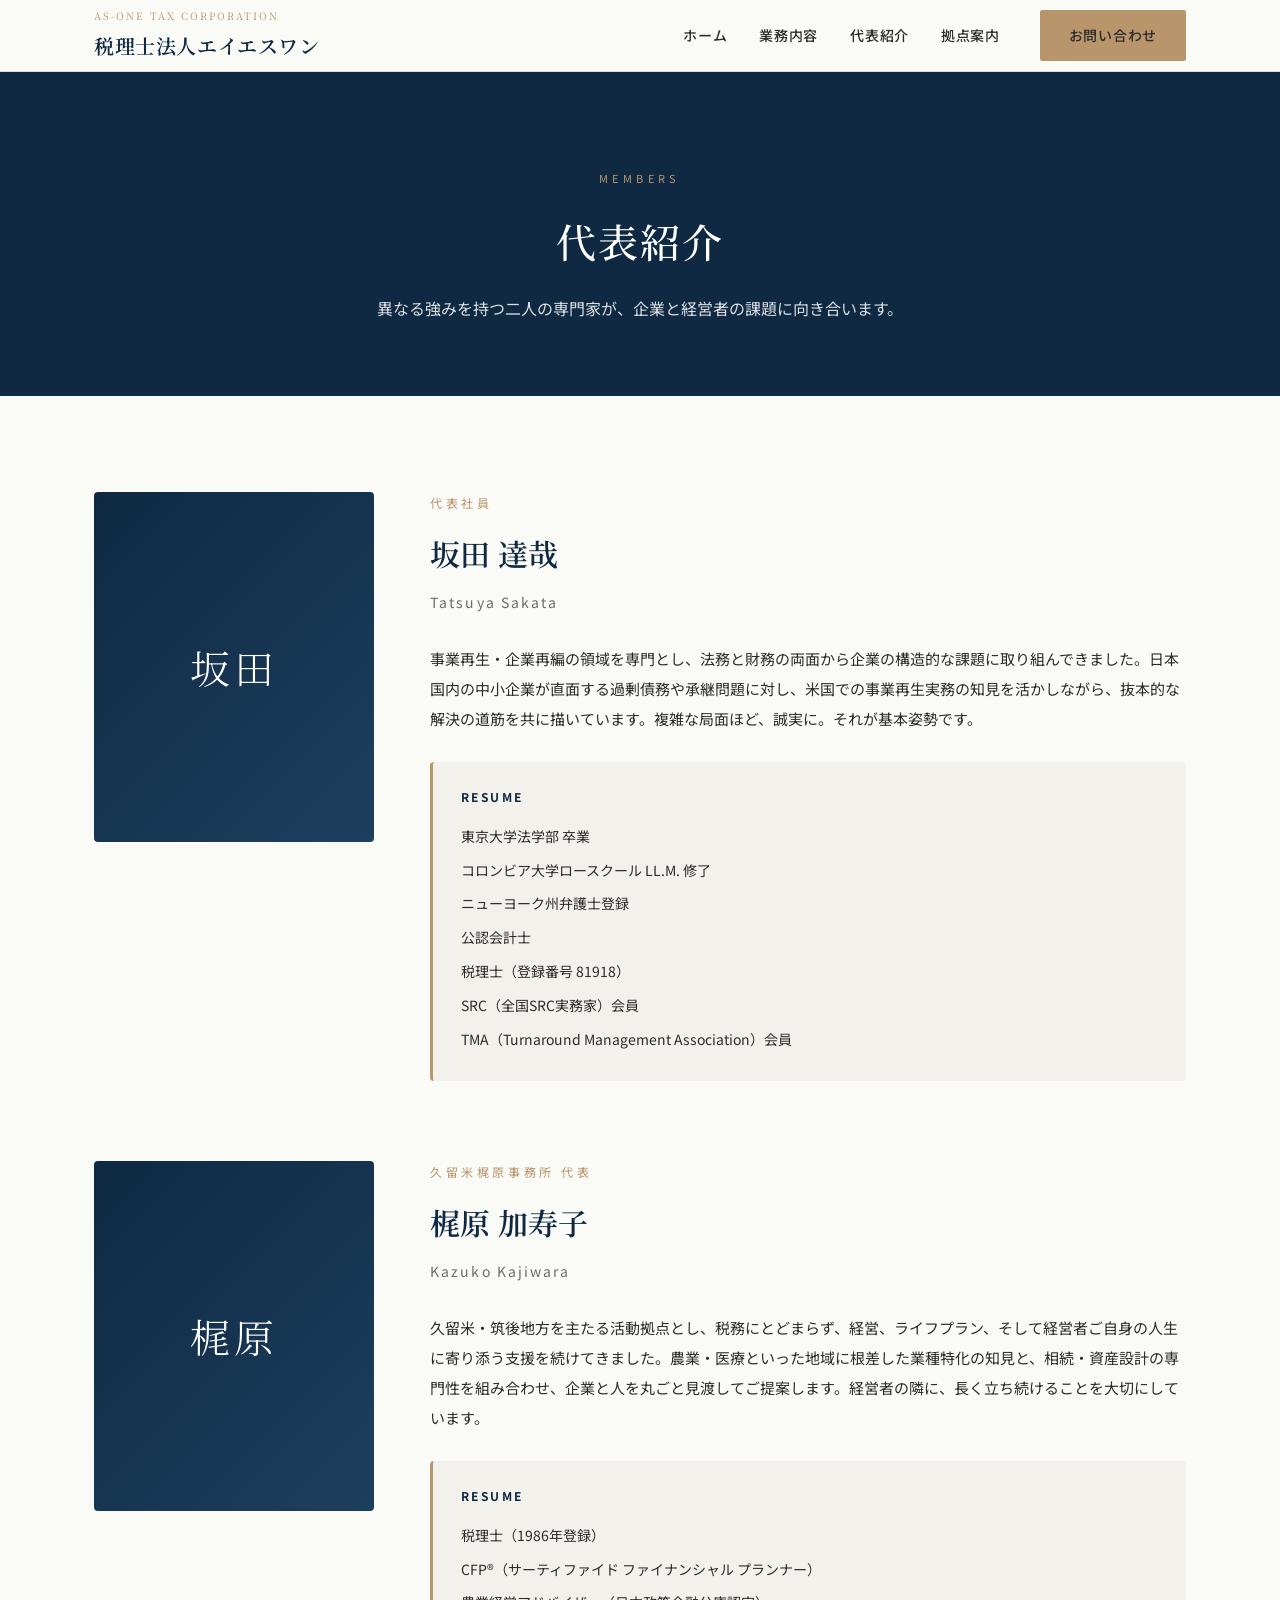
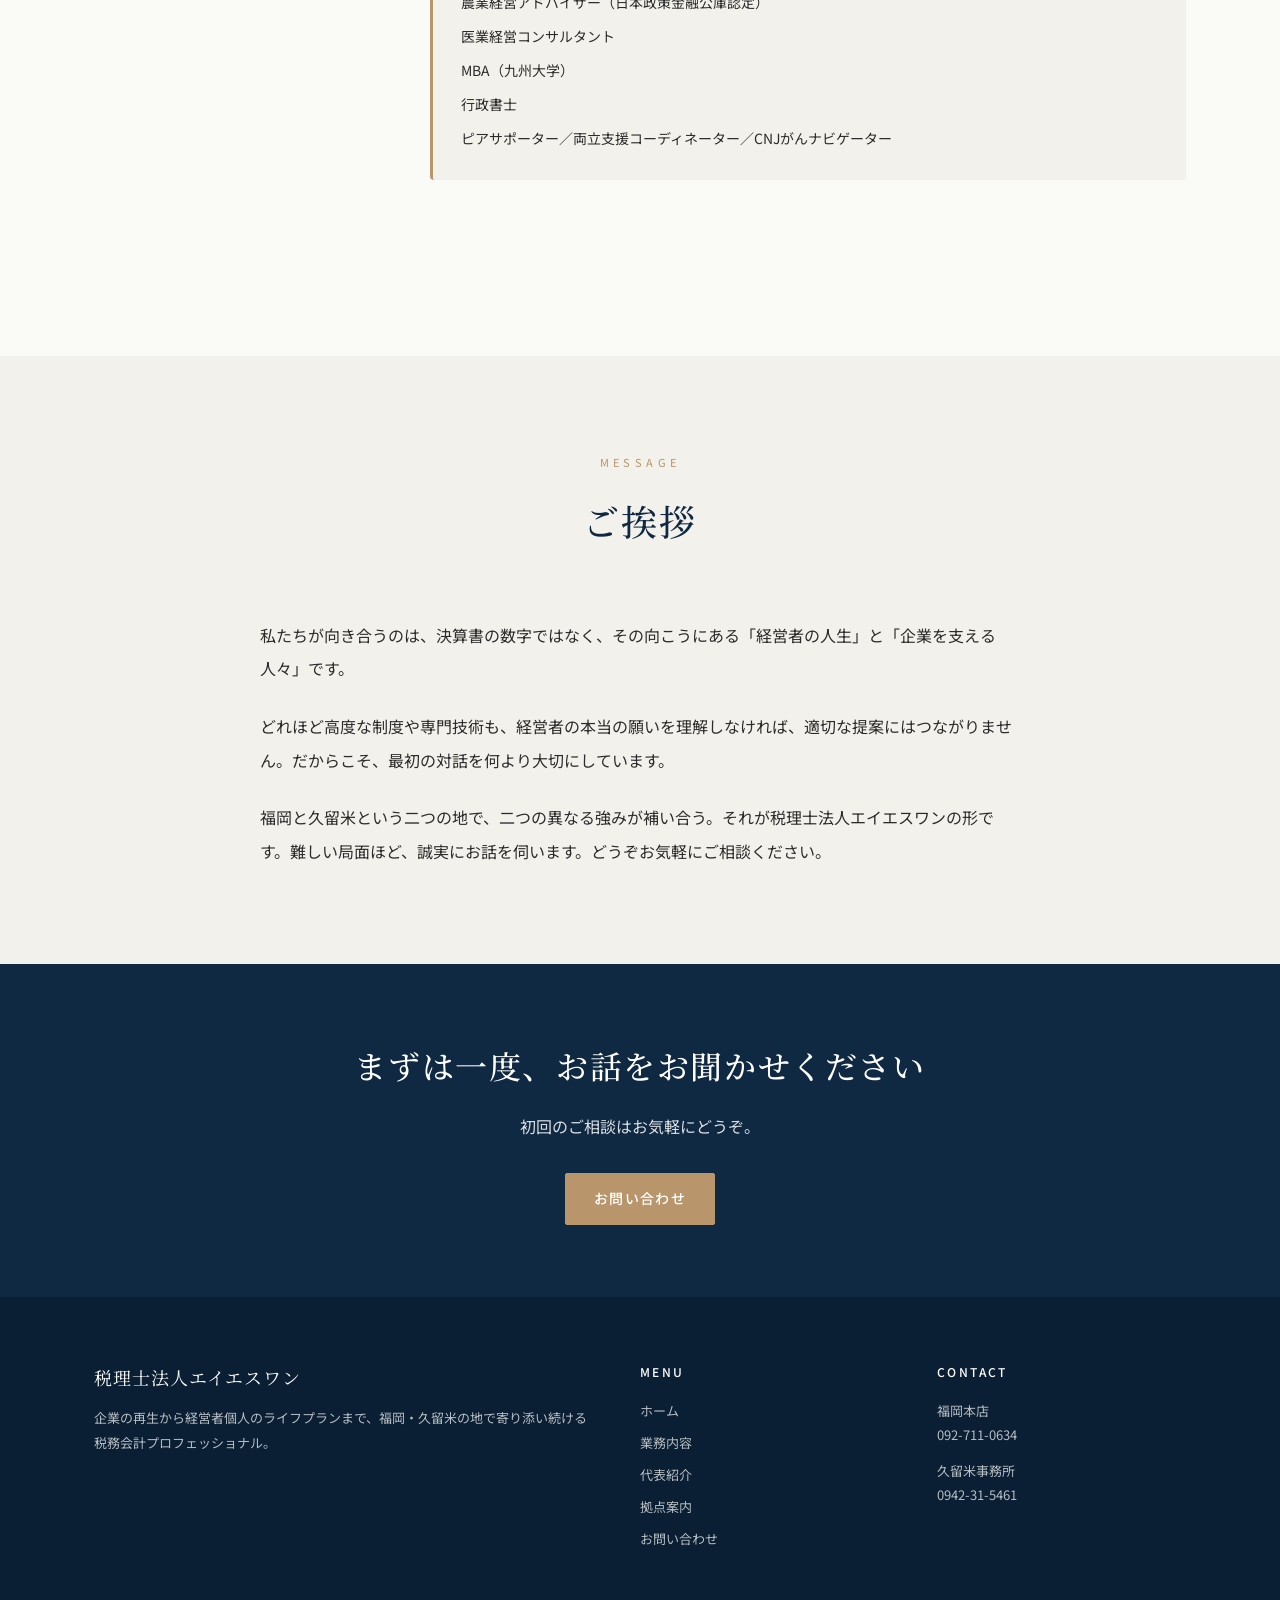
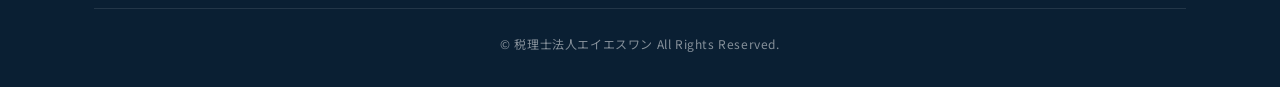
==== members.html @ 2c7ebc25 "Initial commit: 税理士法人エイエスワン 公式サイト - トップページ、業務内容、代表紹介、拠点案内、お問い合わせの5ページ構成 - 共通CSS、404ページ含む" ====
<!DOCTYPE html>
<html lang="ja">
<head>
<meta charset="UTF-8">
<meta name="viewport" content="width=device-width, initial-scale=1.0">
<title>代表紹介｜税理士法人エイエスワン</title>
<meta name="description" content="税理士法人エイエスワンの代表社員と久留米梶原事務所代表のご紹介。事業再生のスペシャリストと、地域産業・ライフプランの専門家が、企業と経営者を支えます。">
<link rel="preconnect" href="https://fonts.googleapis.com">
<link rel="preconnect" href="https://fonts.gstatic.com" crossorigin>
<link href="https://fonts.googleapis.com/css2?family=Noto+Sans+JP:wght@400;500;700&family=Noto+Serif+JP:wght@400;500;600&display=swap" rel="stylesheet">
<link rel="stylesheet" href="css/style.css">
</head>
<body>

<header class="site-header">
  <div class="container">
    <a href="index.html" class="site-logo">
      <span>AS-ONE TAX CORPORATION</span>
      税理士法人エイエスワン
    </a>
    <button class="nav-toggle" aria-label="メニュー" onclick="document.querySelector('.site-nav').classList.toggle('open')">
      <span></span><span></span><span></span>
    </button>
    <nav class="site-nav">
      <a href="index.html">ホーム</a>
      <a href="services.html">業務内容</a>
      <a href="members.html">代表紹介</a>
      <a href="offices.html">拠点案内</a>
      <a href="contact.html" class="btn btn-accent">お問い合わせ</a>
    </nav>
  </div>
</header>

<section class="page-header">
  <div class="container">
    <div class="eyebrow">Members</div>
    <h1>代表紹介</h1>
    <p>異なる強みを持つ二人の専門家が、企業と経営者の課題に向き合います。</p>
  </div>
</section>

<section>
  <div class="container">

    <div class="member">
      <div class="member-photo">坂田</div>
      <div class="member-body">
        <div class="role">代表社員</div>
        <h3>坂田 達哉</h3>
        <div class="name-en">Tatsuya Sakata</div>
        <p class="bio">事業再生・企業再編の領域を専門とし、法務と財務の両面から企業の構造的な課題に取り組んできました。日本国内の中小企業が直面する過剰債務や承継問題に対し、米国での事業再生実務の知見を活かしながら、抜本的な解決の道筋を共に描いています。複雑な局面ほど、誠実に。それが基本姿勢です。</p>
        <div class="qualifications">
          <h4>RESUME</h4>
          <ul>
            <li>東京大学法学部 卒業</li>
            <li>コロンビア大学ロースクール LL.M. 修了</li>
            <li>ニューヨーク州弁護士登録</li>
            <li>公認会計士</li>
            <li>税理士（登録番号 81918）</li>
            <li>SRC（全国SRC実務家）会員</li>
            <li>TMA（Turnaround Management Association）会員</li>
          </ul>
        </div>
      </div>
    </div>

    <div class="member">
      <div class="member-photo">梶原</div>
      <div class="member-body">
        <div class="role">久留米梶原事務所 代表</div>
        <h3>梶原 加寿子</h3>
        <div class="name-en">Kazuko Kajiwara</div>
        <p class="bio">久留米・筑後地方を主たる活動拠点とし、税務にとどまらず、経営、ライフプラン、そして経営者ご自身の人生に寄り添う支援を続けてきました。農業・医療といった地域に根差した業種特化の知見と、相続・資産設計の専門性を組み合わせ、企業と人を丸ごと見渡してご提案します。経営者の隣に、長く立ち続けることを大切にしています。</p>
        <div class="qualifications">
          <h4>RESUME</h4>
          <ul>
            <li>税理士（1986年登録）</li>
            <li>CFP®（サーティファイド ファイナンシャル プランナー）</li>
            <li>農業経営アドバイザー（日本政策金融公庫認定）</li>
            <li>医業経営コンサルタント</li>
            <li>MBA（九州大学）</li>
            <li>行政書士</li>
            <li>ピアサポーター／両立支援コーディネーター／CNJがんナビゲーター</li>
          </ul>
        </div>
      </div>
    </div>

  </div>
</section>

<section class="section-alt">
  <div class="container">
    <div class="section-head">
      <div class="eyebrow">Message</div>
      <h2>ご挨拶</h2>
    </div>
    <div style="max-width:760px; margin:0 auto; font-size:16px; line-height:2.1;">
      <p style="margin-bottom:24px;">私たちが向き合うのは、決算書の数字ではなく、その向こうにある「経営者の人生」と「企業を支える人々」です。</p>
      <p style="margin-bottom:24px;">どれほど高度な制度や専門技術も、経営者の本当の願いを理解しなければ、適切な提案にはつながりません。だからこそ、最初の対話を何より大切にしています。</p>
      <p>福岡と久留米という二つの地で、二つの異なる強みが補い合う。それが税理士法人エイエスワンの形です。難しい局面ほど、誠実にお話を伺います。どうぞお気軽にご相談ください。</p>
    </div>
  </div>
</section>

<section class="cta-band">
  <h2>まずは一度、お話をお聞かせください</h2>
  <p>初回のご相談はお気軽にどうぞ。</p>
  <a href="contact.html" class="btn">お問い合わせ</a>
</section>

<footer class="site-footer">
  <div class="container">
    <div class="footer-top">
      <div>
        <div class="footer-brand">税理士法人エイエスワン</div>
        <p class="footer-desc">企業の再生から経営者個人のライフプランまで、福岡・久留米の地で寄り添い続ける税務会計プロフェッショナル。</p>
      </div>
      <div class="footer-col">
        <h4>MENU</h4>
        <ul>
          <li><a href="index.html">ホーム</a></li>
          <li><a href="services.html">業務内容</a></li>
          <li><a href="members.html">代表紹介</a></li>
          <li><a href="offices.html">拠点案内</a></li>
          <li><a href="contact.html">お問い合わせ</a></li>
        </ul>
      </div>
      <div class="footer-col">
        <h4>CONTACT</h4>
        <ul>
          <li>福岡本店<br>092-711-0634</li>
          <li style="margin-top:12px;">久留米事務所<br>0942-31-5461</li>
        </ul>
      </div>
    </div>
    <div class="footer-bottom">© 税理士法人エイエスワン All Rights Reserved.</div>
  </div>
</footer>

</body>
</html>
---- css/style.css ----
:root {
  --color-primary: #0f2942;
  --color-primary-light: #1d3f5e;
  --color-accent: #b8956a;
  --color-accent-dark: #9a7a52;
  --color-text: #2c2c2c;
  --color-text-muted: #6b6b6b;
  --color-bg: #fafaf7;
  --color-bg-alt: #f3f1eb;
  --color-border: #e2ddd2;
  --color-white: #ffffff;
  --font-sans: 'Noto Sans JP', -apple-system, BlinkMacSystemFont, sans-serif;
  --font-serif: 'Noto Serif JP', 'Hiragino Mincho ProN', serif;
  --container: 1140px;
  --header-h: 72px;
}

* { box-sizing: border-box; margin: 0; padding: 0; }

html { scroll-behavior: smooth; }

body {
  font-family: var(--font-sans);
  font-size: 16px;
  line-height: 1.85;
  color: var(--color-text);
  background: var(--color-bg);
  -webkit-font-smoothing: antialiased;
  text-rendering: optimizeLegibility;
}

img { max-width: 100%; display: block; }
a { color: var(--color-primary); text-decoration: none; transition: opacity 0.2s; }
a:hover { opacity: 0.7; }

/* ===== Layout ===== */
.container {
  max-width: var(--container);
  margin: 0 auto;
  padding: 0 24px;
}

section { padding: 96px 0; }
section.compact { padding: 64px 0; }

/* ===== Header ===== */
.site-header {
  position: sticky;
  top: 0;
  background: rgba(250, 250, 247, 0.96);
  backdrop-filter: blur(8px);
  border-bottom: 1px solid var(--color-border);
  z-index: 100;
  height: var(--header-h);
  display: flex;
  align-items: center;
}

.site-header .container {
  display: flex;
  justify-content: space-between;
  align-items: center;
  width: 100%;
}

.site-logo {
  font-family: var(--font-serif);
  font-size: 20px;
  font-weight: 600;
  color: var(--color-primary);
  letter-spacing: 0.03em;
}

.site-logo span {
  display: block;
  font-size: 10px;
  font-weight: 400;
  letter-spacing: 0.2em;
  color: var(--color-accent);
  margin-bottom: 2px;
}

.site-nav { display: flex; gap: 32px; align-items: center; }
.site-nav a {
  font-size: 14px;
  font-weight: 500;
  color: var(--color-text);
  letter-spacing: 0.05em;
}
.site-nav a:hover { color: var(--color-accent); opacity: 1; }
.site-nav .btn { margin-left: 8px; }

.nav-toggle {
  display: none;
  background: none;
  border: none;
  cursor: pointer;
  padding: 8px;
}
.nav-toggle span {
  display: block;
  width: 24px;
  height: 2px;
  background: var(--color-primary);
  margin: 5px 0;
}

/* ===== Buttons ===== */
.btn {
  display: inline-block;
  padding: 12px 28px;
  font-size: 14px;
  font-weight: 500;
  letter-spacing: 0.1em;
  border: 1px solid var(--color-primary);
  background: var(--color-primary);
  color: var(--color-white);
  border-radius: 2px;
  transition: all 0.2s;
  cursor: pointer;
}
.btn:hover { background: var(--color-primary-light); opacity: 1; }
.btn-outline { background: transparent; color: var(--color-primary); }
.btn-outline:hover { background: var(--color-primary); color: var(--color-white); }
.btn-accent { background: var(--color-accent); border-color: var(--color-accent); }
.btn-accent:hover { background: var(--color-accent-dark); border-color: var(--color-accent-dark); }

/* ===== Hero ===== */
.hero {
  min-height: 78vh;
  background:
    linear-gradient(135deg, rgba(15, 41, 66, 0.85) 0%, rgba(15, 41, 66, 0.65) 100%),
    url("data:image/svg+xml;utf8,<svg xmlns='http://www.w3.org/2000/svg' viewBox='0 0 1200 800'><defs><linearGradient id='g' x1='0' y1='0' x2='1' y2='1'><stop offset='0' stop-color='%23223c5a'/><stop offset='1' stop-color='%230f2942'/></linearGradient></defs><rect width='1200' height='800' fill='url(%23g)'/><g opacity='0.06' fill='%23ffffff'><circle cx='200' cy='200' r='1.5'/><circle cx='400' cy='150' r='1'/><circle cx='600' cy='250' r='1.2'/><circle cx='800' cy='180' r='1'/><circle cx='1000' cy='220' r='1.5'/><circle cx='100' cy='400' r='1'/><circle cx='300' cy='450' r='1.3'/><circle cx='500' cy='400' r='1'/><circle cx='700' cy='480' r='1.2'/><circle cx='900' cy='420' r='1'/><circle cx='1100' cy='460' r='1.4'/><circle cx='150' cy='650' r='1'/><circle cx='350' cy='700' r='1.3'/><circle cx='550' cy='660' r='1'/><circle cx='750' cy='720' r='1.2'/><circle cx='950' cy='680' r='1'/></g></svg>");
  background-size: cover;
  background-position: center;
  display: flex;
  align-items: center;
  color: var(--color-white);
  position: relative;
}

.hero-content {
  max-width: 720px;
}

.hero-eyebrow {
  font-size: 12px;
  letter-spacing: 0.4em;
  color: var(--color-accent);
  margin-bottom: 24px;
  text-transform: uppercase;
}

.hero h1 {
  font-family: var(--font-serif);
  font-size: clamp(32px, 4.5vw, 52px);
  font-weight: 500;
  line-height: 1.4;
  letter-spacing: 0.04em;
  margin-bottom: 32px;
}

.hero p {
  font-size: 17px;
  line-height: 2;
  margin-bottom: 40px;
  opacity: 0.92;
}

.hero-actions { display: flex; gap: 16px; flex-wrap: wrap; }

.hero-actions .btn { padding: 14px 36px; font-size: 15px; }
.hero-actions .btn-outline {
  border-color: rgba(255, 255, 255, 0.6);
  color: var(--color-white);
  background: transparent;
}
.hero-actions .btn-outline:hover { background: rgba(255, 255, 255, 0.1); }

/* ===== Sections ===== */
.section-head {
  text-align: center;
  margin-bottom: 64px;
}

.section-head .eyebrow {
  font-size: 11px;
  letter-spacing: 0.4em;
  color: var(--color-accent);
  margin-bottom: 16px;
  text-transform: uppercase;
}

.section-head h2 {
  font-family: var(--font-serif);
  font-size: clamp(26px, 3vw, 36px);
  font-weight: 500;
  letter-spacing: 0.05em;
  color: var(--color-primary);
  margin-bottom: 20px;
}

.section-head p {
  max-width: 680px;
  margin: 0 auto;
  color: var(--color-text-muted);
}

.section-alt { background: var(--color-bg-alt); }

/* ===== Strengths grid ===== */
.strengths {
  display: grid;
  grid-template-columns: repeat(3, 1fr);
  gap: 32px;
}

.strength-card {
  background: var(--color-white);
  padding: 48px 32px;
  border-radius: 4px;
  border-top: 3px solid var(--color-accent);
  box-shadow: 0 1px 3px rgba(0, 0, 0, 0.04);
}

.strength-num {
  font-family: var(--font-serif);
  font-size: 14px;
  letter-spacing: 0.3em;
  color: var(--color-accent);
  margin-bottom: 16px;
}

.strength-card h3 {
  font-family: var(--font-serif);
  font-size: 20px;
  font-weight: 600;
  color: var(--color-primary);
  margin-bottom: 16px;
  line-height: 1.6;
}

.strength-card p {
  color: var(--color-text-muted);
  font-size: 15px;
}

/* ===== Service grid ===== */
.services-grid {
  display: grid;
  grid-template-columns: repeat(2, 1fr);
  gap: 24px;
}

.service-item {
  background: var(--color-white);
  padding: 40px;
  border: 1px solid var(--color-border);
  border-radius: 4px;
  transition: all 0.3s;
}

.service-item:hover {
  border-color: var(--color-accent);
  transform: translateY(-2px);
  box-shadow: 0 8px 24px rgba(0, 0, 0, 0.06);
}

.service-item h3 {
  font-family: var(--font-serif);
  font-size: 22px;
  font-weight: 600;
  color: var(--color-primary);
  margin-bottom: 16px;
  padding-bottom: 16px;
  border-bottom: 1px solid var(--color-border);
}

.service-item ul {
  list-style: none;
}

.service-item li {
  padding: 6px 0 6px 20px;
  position: relative;
  color: var(--color-text);
  font-size: 15px;
}

.service-item li::before {
  content: "";
  position: absolute;
  left: 0;
  top: 16px;
  width: 8px;
  height: 1px;
  background: var(--color-accent);
}

/* ===== Member ===== */
.member {
  display: grid;
  grid-template-columns: 280px 1fr;
  gap: 56px;
  margin-bottom: 80px;
  align-items: start;
}

.member-photo {
  background: linear-gradient(135deg, var(--color-primary) 0%, var(--color-primary-light) 100%);
  aspect-ratio: 4 / 5;
  border-radius: 4px;
  display: flex;
  align-items: center;
  justify-content: center;
  color: var(--color-white);
  font-family: var(--font-serif);
  font-size: 40px;
  font-weight: 300;
  letter-spacing: 0.1em;
}

.member-body .role {
  font-size: 12px;
  letter-spacing: 0.3em;
  color: var(--color-accent);
  margin-bottom: 12px;
  text-transform: uppercase;
}

.member-body h3 {
  font-family: var(--font-serif);
  font-size: 30px;
  font-weight: 600;
  color: var(--color-primary);
  margin-bottom: 8px;
}

.member-body .name-en {
  color: var(--color-text-muted);
  font-size: 14px;
  letter-spacing: 0.15em;
  margin-bottom: 28px;
}

.member-body .bio {
  font-size: 15px;
  line-height: 2;
  color: var(--color-text);
  margin-bottom: 28px;
}

.qualifications {
  background: var(--color-bg-alt);
  padding: 24px 28px;
  border-radius: 4px;
  border-left: 3px solid var(--color-accent);
}

.qualifications h4 {
  font-size: 12px;
  letter-spacing: 0.2em;
  color: var(--color-primary);
  margin-bottom: 12px;
}

.qualifications ul { list-style: none; }
.qualifications li {
  font-size: 14px;
  color: var(--color-text);
  padding: 4px 0;
}

/* ===== Office cards ===== */
.offices-grid {
  display: grid;
  grid-template-columns: repeat(3, 1fr);
  gap: 28px;
}

.office-card {
  background: var(--color-white);
  border: 1px solid var(--color-border);
  border-radius: 4px;
  padding: 36px 32px;
  display: flex;
  flex-direction: column;
}

.office-card .office-tag {
  display: inline-block;
  font-size: 11px;
  letter-spacing: 0.2em;
  color: var(--color-accent);
  margin-bottom: 12px;
}

.office-card h3 {
  font-family: var(--font-serif);
  font-size: 22px;
  font-weight: 600;
  color: var(--color-primary);
  margin-bottom: 24px;
  padding-bottom: 16px;
  border-bottom: 1px solid var(--color-border);
}

.office-info { font-size: 14.5px; line-height: 1.9; }
.office-info dt {
  font-size: 11px;
  letter-spacing: 0.15em;
  color: var(--color-text-muted);
  margin-top: 12px;
  margin-bottom: 4px;
}
.office-info dt:first-child { margin-top: 0; }
.office-info dd { color: var(--color-text); }

.office-info dd a { color: var(--color-primary); font-weight: 500; }

/* ===== Contact ===== */
.contact-grid {
  display: grid;
  grid-template-columns: repeat(2, 1fr);
  gap: 32px;
  max-width: 880px;
  margin: 0 auto;
}

.contact-card {
  background: var(--color-white);
  padding: 48px 40px;
  border-radius: 4px;
  text-align: center;
  border: 1px solid var(--color-border);
}

.contact-card .label {
  font-size: 12px;
  letter-spacing: 0.3em;
  color: var(--color-accent);
  margin-bottom: 16px;
  text-transform: uppercase;
}

.contact-card h3 {
  font-family: var(--font-serif);
  font-size: 18px;
  font-weight: 500;
  color: var(--color-primary);
  margin-bottom: 24px;
}

.contact-card .tel {
  font-family: var(--font-serif);
  font-size: 30px;
  font-weight: 500;
  color: var(--color-primary);
  letter-spacing: 0.05em;
  margin-bottom: 12px;
}

.contact-card .tel a { color: inherit; }

.contact-card .hours {
  font-size: 13px;
  color: var(--color-text-muted);
}

/* ===== Hours table ===== */
.hours-block {
  max-width: 600px;
  margin: 56px auto 0;
  background: var(--color-white);
  padding: 32px 40px;
  border-radius: 4px;
  border: 1px solid var(--color-border);
}

.hours-block h4 {
  font-family: var(--font-serif);
  font-size: 16px;
  color: var(--color-primary);
  margin-bottom: 16px;
  text-align: center;
}

.hours-block dl {
  display: grid;
  grid-template-columns: max-content 1fr;
  gap: 8px 24px;
  font-size: 14.5px;
}

.hours-block dt { color: var(--color-text-muted); }

/* ===== CTA ===== */
.cta-band {
  background: var(--color-primary);
  color: var(--color-white);
  text-align: center;
  padding: 72px 24px;
}

.cta-band h2 {
  font-family: var(--font-serif);
  font-size: clamp(24px, 3vw, 32px);
  font-weight: 500;
  margin-bottom: 16px;
  letter-spacing: 0.05em;
}

.cta-band p {
  margin-bottom: 32px;
  opacity: 0.85;
}

.cta-band .btn { background: var(--color-accent); border-color: var(--color-accent); }
.cta-band .btn:hover { background: var(--color-accent-dark); border-color: var(--color-accent-dark); }

/* ===== Page header ===== */
.page-header {
  background: var(--color-primary);
  color: var(--color-white);
  padding: 96px 0 72px;
  text-align: center;
}

.page-header .eyebrow {
  font-size: 11px;
  letter-spacing: 0.4em;
  color: var(--color-accent);
  margin-bottom: 16px;
  text-transform: uppercase;
}

.page-header h1 {
  font-family: var(--font-serif);
  font-size: clamp(28px, 3.5vw, 40px);
  font-weight: 500;
  letter-spacing: 0.05em;
  margin-bottom: 16px;
}

.page-header p {
  opacity: 0.85;
  max-width: 640px;
  margin: 0 auto;
}

/* ===== Footer ===== */
.site-footer {
  background: #0a1f33;
  color: rgba(255, 255, 255, 0.7);
  padding: 64px 0 32px;
  font-size: 13px;
}

.footer-top {
  display: grid;
  grid-template-columns: 2fr 1fr 1fr;
  gap: 48px;
  margin-bottom: 48px;
}

.footer-brand {
  font-family: var(--font-serif);
  font-size: 18px;
  color: var(--color-white);
  margin-bottom: 12px;
  letter-spacing: 0.05em;
}

.footer-desc { font-size: 13px; line-height: 1.9; }

.footer-col h4 {
  color: var(--color-white);
  font-size: 12px;
  letter-spacing: 0.2em;
  margin-bottom: 16px;
  font-weight: 500;
}

.footer-col ul { list-style: none; }
.footer-col li { margin-bottom: 8px; }
.footer-col a { color: rgba(255, 255, 255, 0.7); }
.footer-col a:hover { color: var(--color-accent); opacity: 1; }

.footer-bottom {
  border-top: 1px solid rgba(255, 255, 255, 0.1);
  padding-top: 24px;
  text-align: center;
  font-size: 12px;
  color: rgba(255, 255, 255, 0.5);
  letter-spacing: 0.05em;
}

/* ===== Responsive ===== */
@media (max-width: 900px) {
  section { padding: 64px 0; }
  .strengths { grid-template-columns: 1fr; }
  .services-grid { grid-template-columns: 1fr; }
  .offices-grid { grid-template-columns: 1fr; }
  .contact-grid { grid-template-columns: 1fr; }
  .member { grid-template-columns: 1fr; gap: 32px; }
  .member-photo { max-width: 240px; margin: 0 auto; }
  .footer-top { grid-template-columns: 1fr; gap: 32px; }
}

@media (max-width: 720px) {
  .site-nav {
    display: none;
    position: absolute;
    top: var(--header-h);
    left: 0;
    right: 0;
    background: var(--color-bg);
    flex-direction: column;
    gap: 0;
    padding: 16px 24px;
    border-bottom: 1px solid var(--color-border);
  }
  .site-nav.open { display: flex; }
  .site-nav a {
    padding: 12px 0;
    border-bottom: 1px solid var(--color-border);
    width: 100%;
  }
  .site-nav .btn { margin: 12px 0 0; align-self: stretch; text-align: center; }
  .nav-toggle { display: block; }
  .hero { min-height: 60vh; }
  .hero-actions { flex-direction: column; }
  .hero-actions .btn { width: 100%; text-align: center; }
}
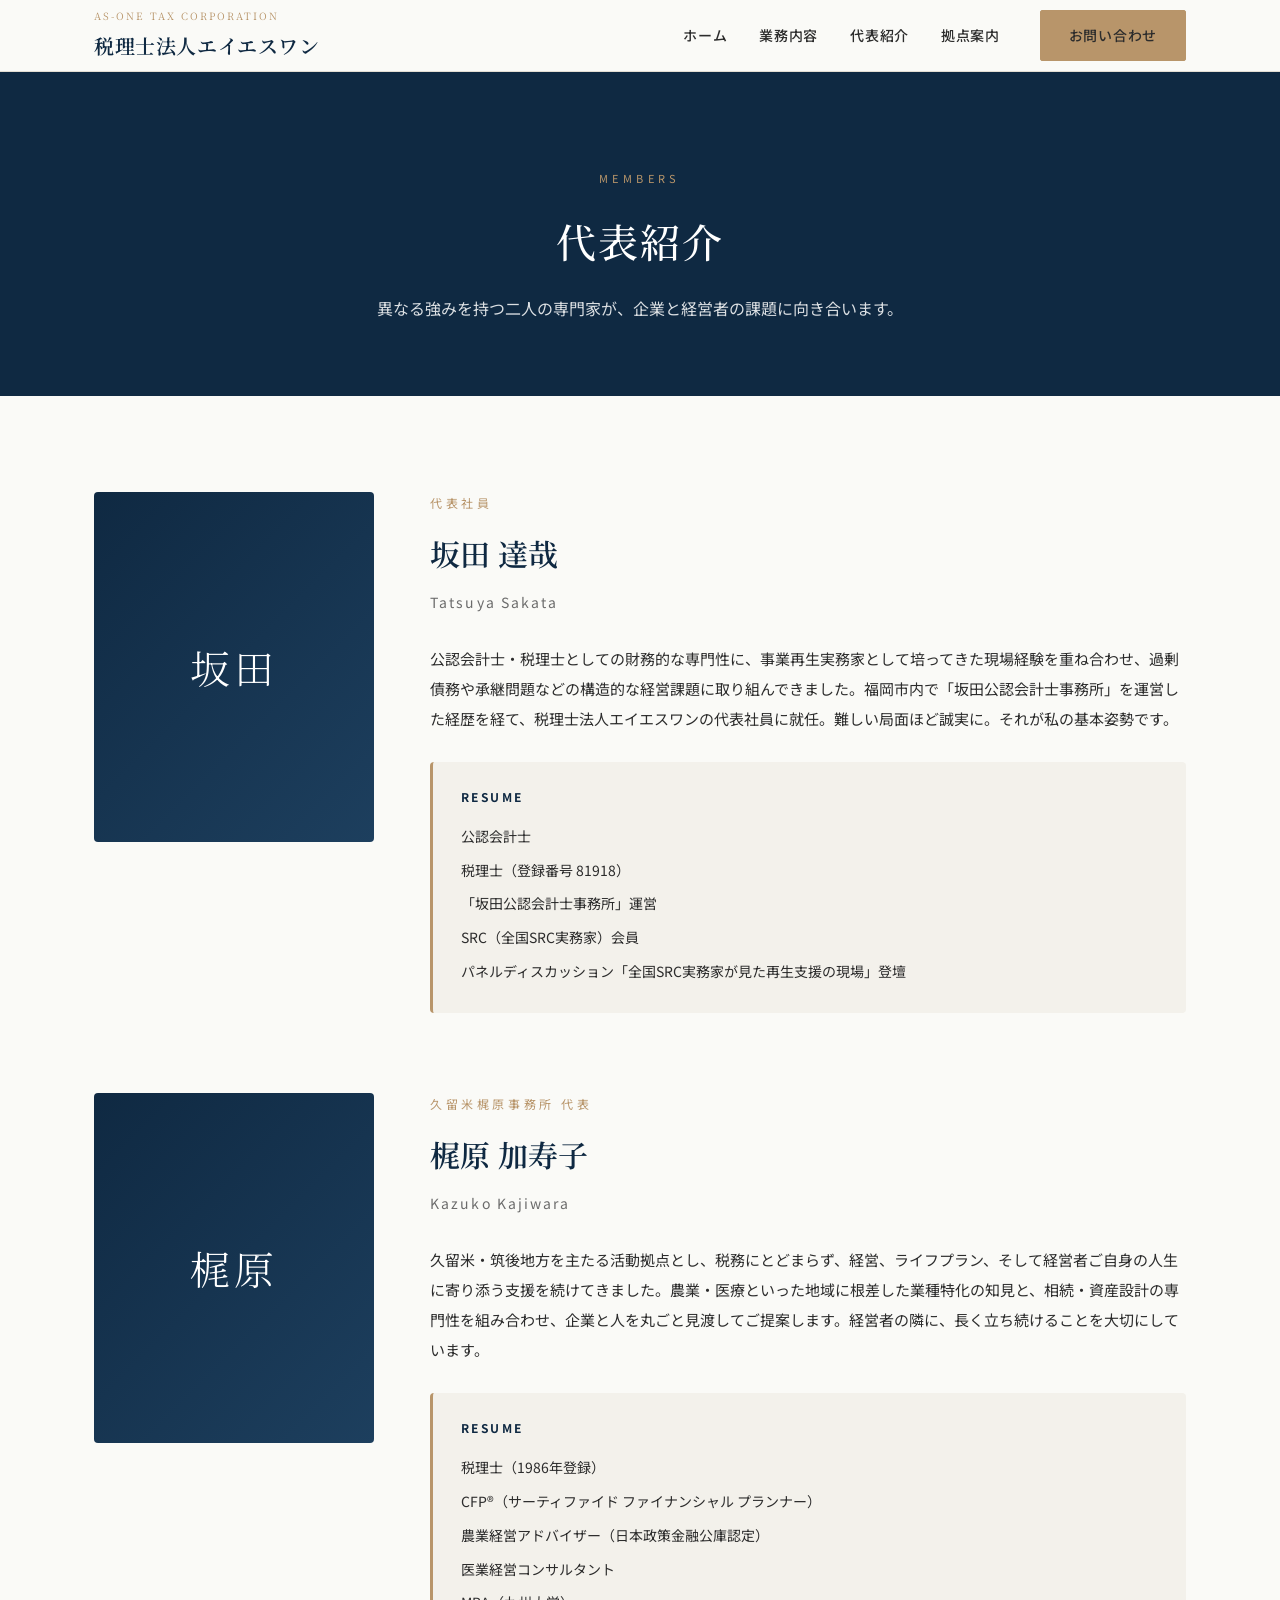
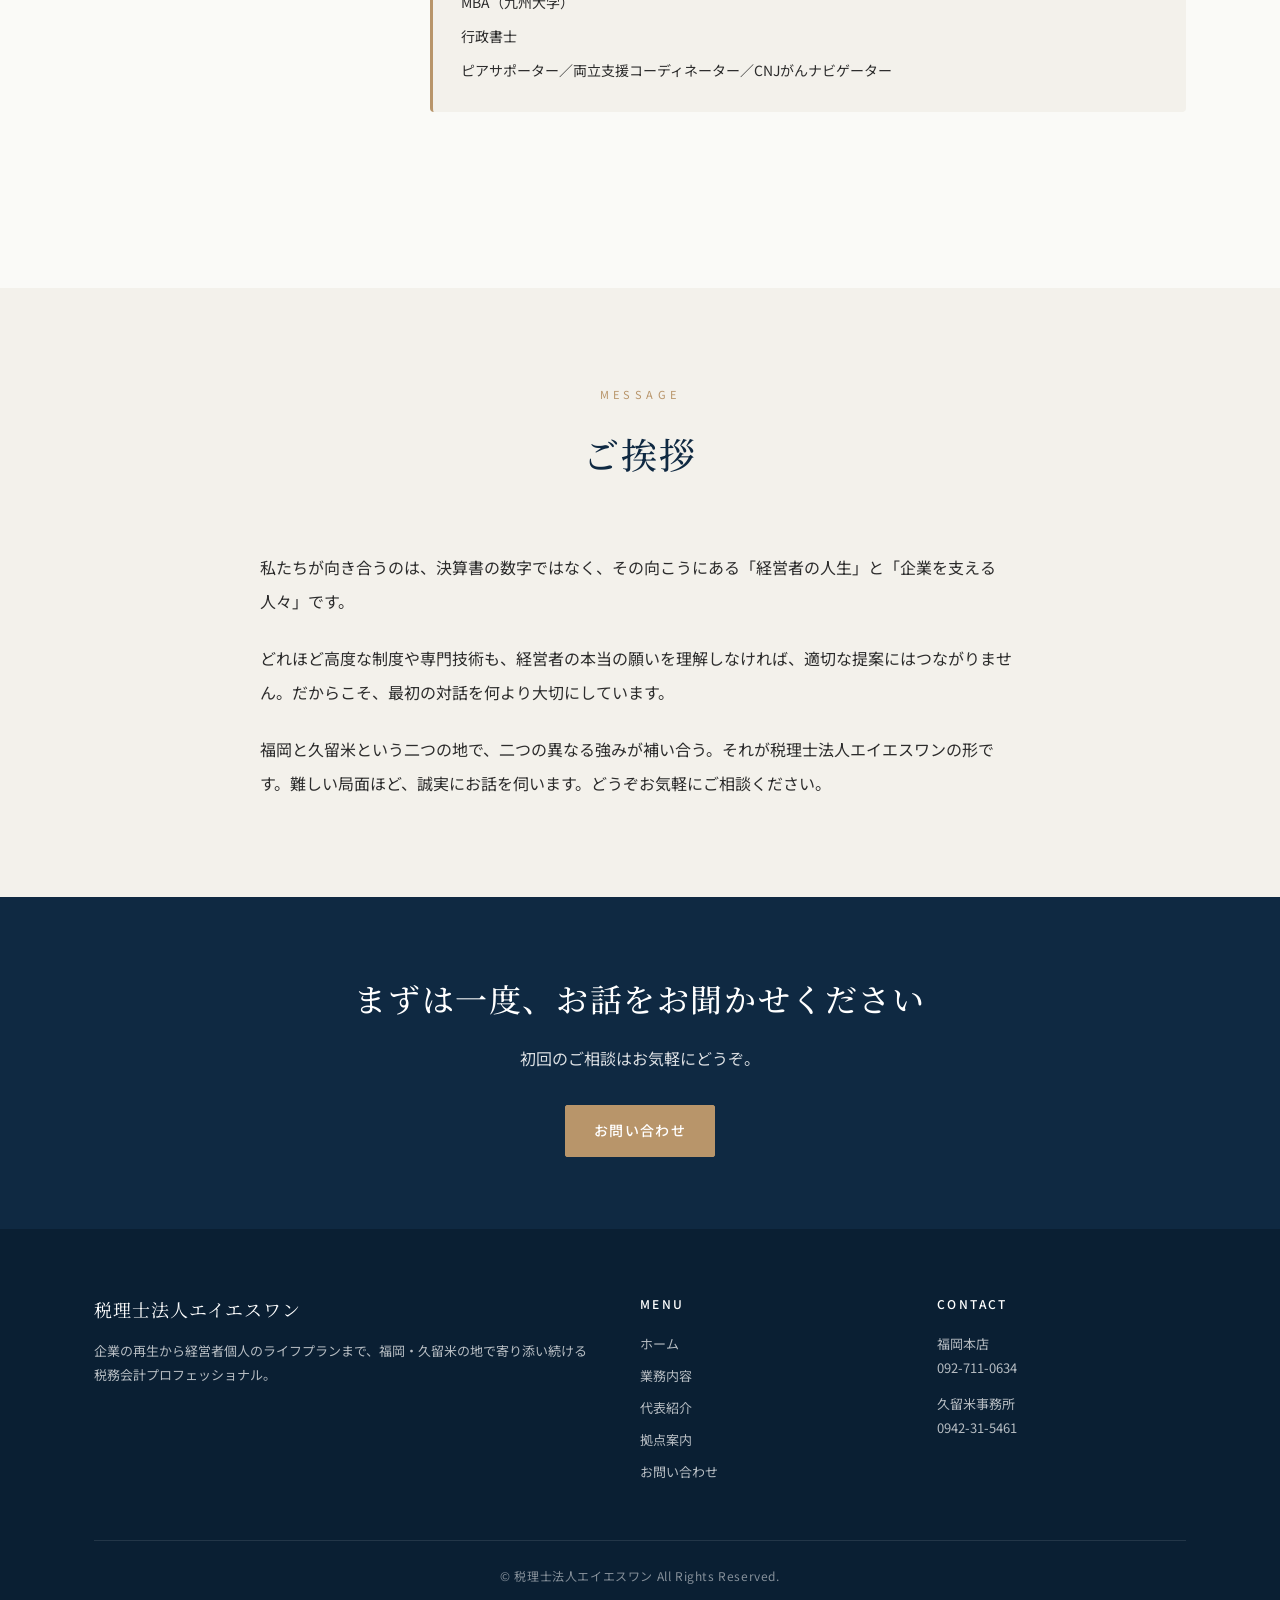
==== commit 3735478c: "坂田代表の経歴情報を最新の調査結果に合わせて修正 - members.html: 坂田氏のbio・RESUMEを更新（東大・コロンビア・NY州弁護士・TMA・著書類を削除し、坂田公認会計士事務所運営歴" ====
--- a/members.html
+++ b/members.html
@@ -48,17 +48,15 @@
         <div class="role">代表社員</div>
         <h3>坂田 達哉</h3>
         <div class="name-en">Tatsuya Sakata</div>
-        <p class="bio">事業再生・企業再編の領域を専門とし、法務と財務の両面から企業の構造的な課題に取り組んできました。日本国内の中小企業が直面する過剰債務や承継問題に対し、米国での事業再生実務の知見を活かしながら、抜本的な解決の道筋を共に描いています。複雑な局面ほど、誠実に。それが基本姿勢です。</p>
+        <p class="bio">公認会計士・税理士としての財務的な専門性に、事業再生実務家として培ってきた現場経験を重ね合わせ、過剰債務や承継問題などの構造的な経営課題に取り組んできました。福岡市内で「坂田公認会計士事務所」を運営した経歴を経て、税理士法人エイエスワンの代表社員に就任。難しい局面ほど誠実に。それが私の基本姿勢です。</p>
         <div class="qualifications">
           <h4>RESUME</h4>
           <ul>
-            <li>東京大学法学部 卒業</li>
-            <li>コロンビア大学ロースクール LL.M. 修了</li>
-            <li>ニューヨーク州弁護士登録</li>
             <li>公認会計士</li>
             <li>税理士（登録番号 81918）</li>
+            <li>「坂田公認会計士事務所」運営</li>
             <li>SRC（全国SRC実務家）会員</li>
-            <li>TMA（Turnaround Management Association）会員</li>
+            <li>パネルディスカッション「全国SRC実務家が見た再生支援の現場」登壇</li>
           </ul>
         </div>
       </div>
